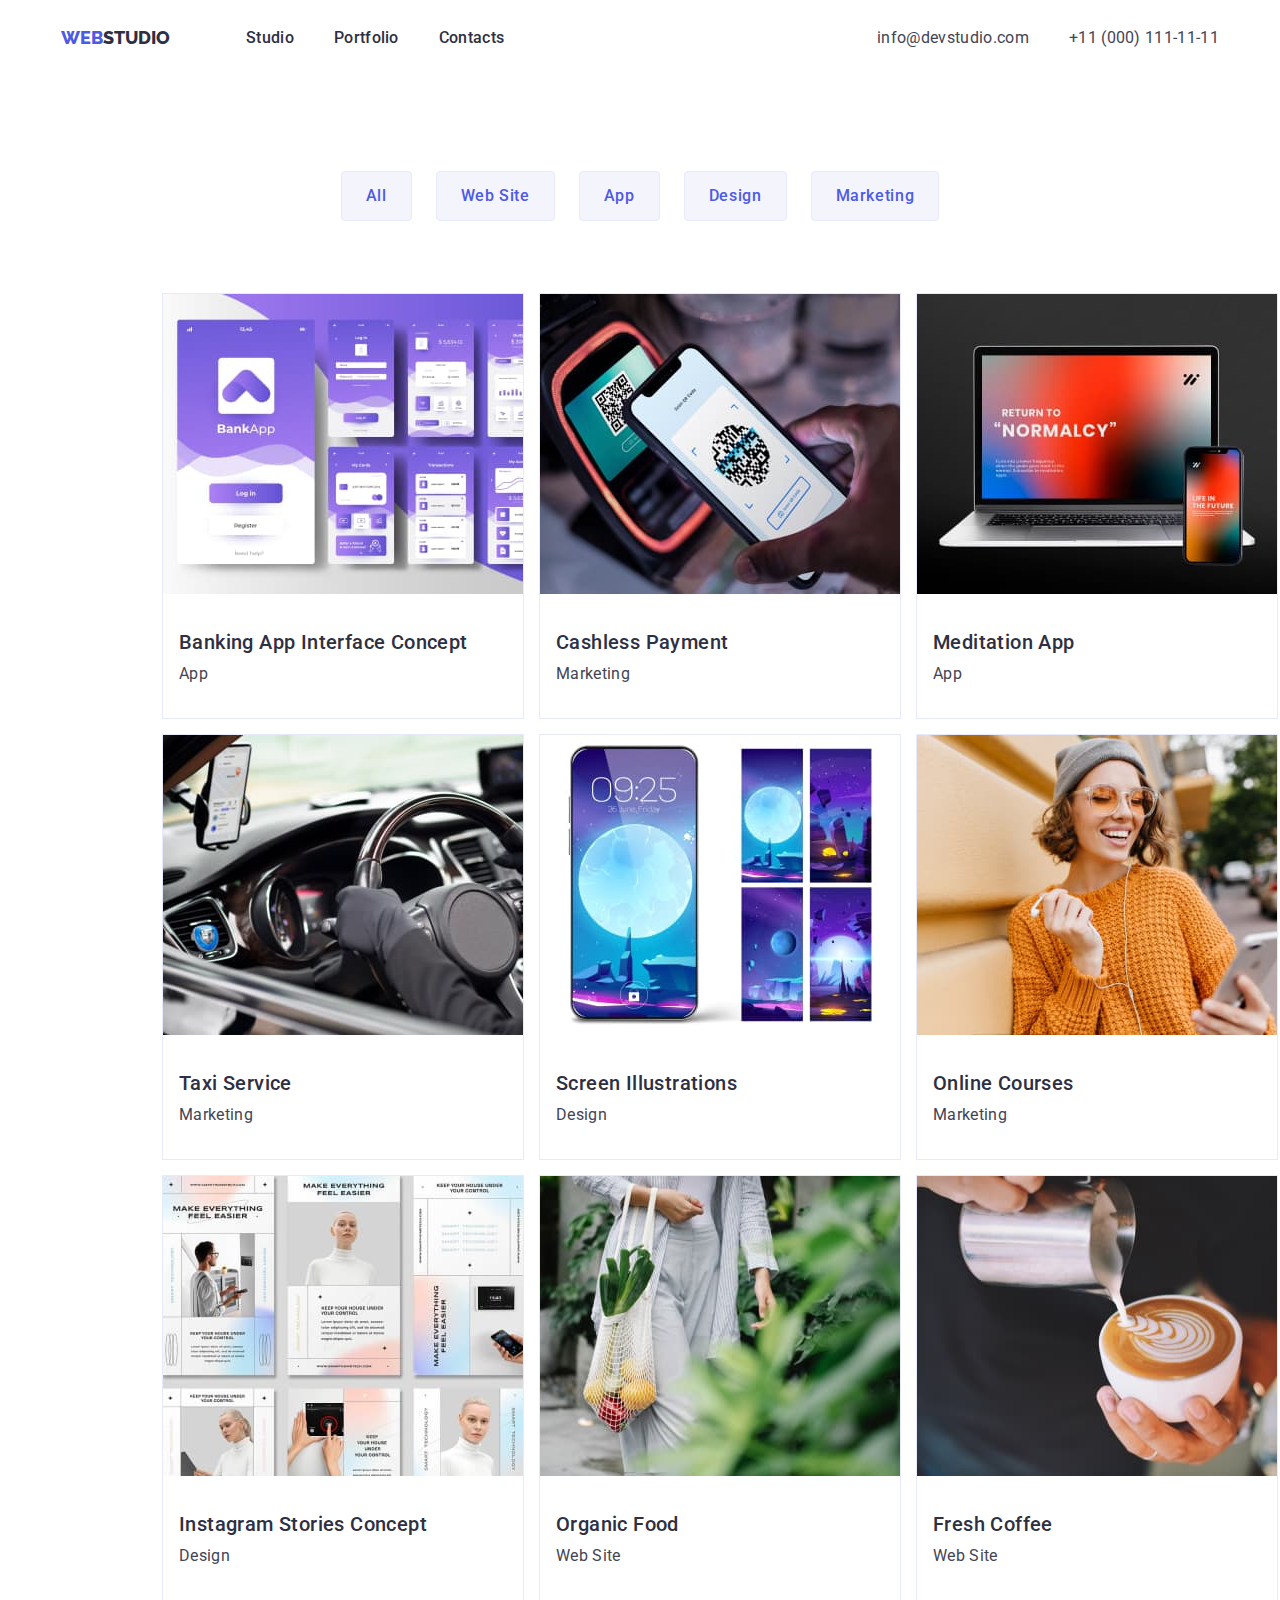
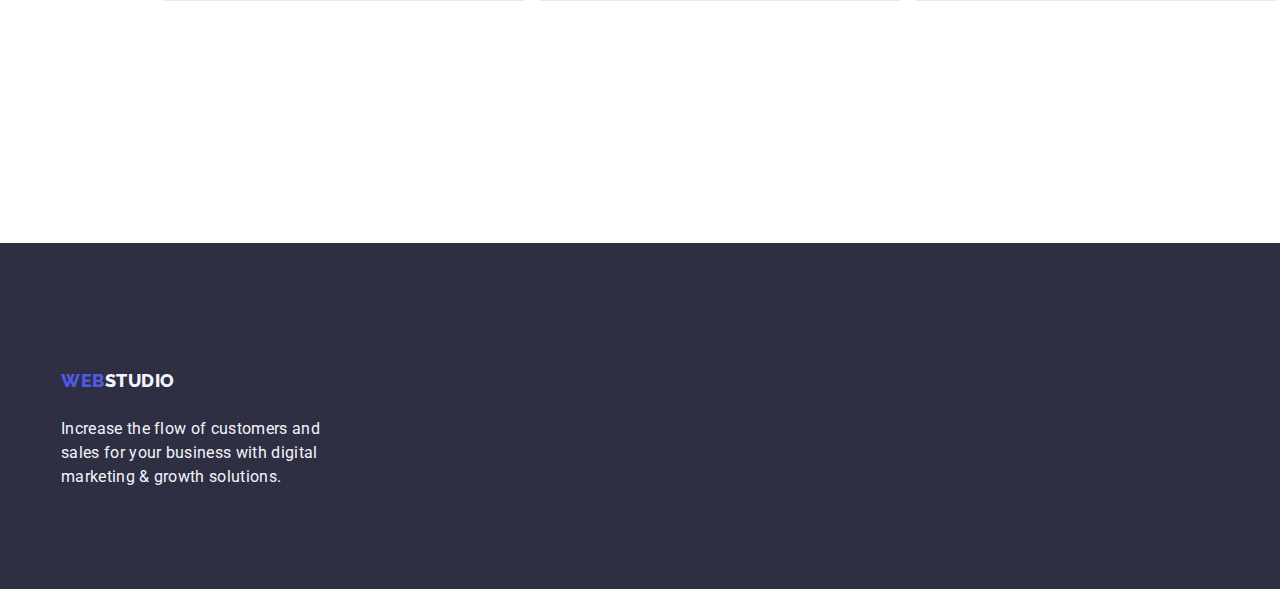
==== pages/portfolio.html @ 470ae21e "Initial commit" ====
<!DOCTYPE html>
<html lang="en">
<head>
    <meta charset="UTF-8">
    <meta name="viewport" content="width=device-width, initial-scale=1.0">
    <title>Portfolio</title>
    <link rel="stylesheet" href="https://cdnjs.cloudflare.com/ajax/libs/modern-normalize/2.0.0/modern-normalize.min.css"
        integrity="sha512-4xo8blKMVCiXpTaLzQSLSw3KFOVPWhm/TRtuPVc4WG6kUgjH6J03IBuG7JZPkcWMxJ5huwaBpOpnwYElP/m6wg=="
        crossorigin="anonymous" referrerpolicy="no-referrer" />
    <link rel="stylesheet" type="text/css" href="../css/styles.css">
    <link rel="preconnect" href="https://fonts.googleapis.com">
    <link rel="preconnect" href="https://fonts.gstatic.com" crossorigin>
    <link href="https://fonts.googleapis.com/css2?family=Raleway:wght@800&display=swap" rel="stylesheet">
    <link rel="preconnect" href="https://fonts.googleapis.com">
    <link rel="preconnect" href="https://fonts.gstatic.com" crossorigin>
    <link href="https://fonts.googleapis.com/css2?family=Roboto:wght@400;500;700;900&display=swap" rel="stylesheet">

</head>
<body >
    <header class="container">
        <div class="logo-nav">
    
            <!--LOGO-->
            <a href="#" class="logo"> <span>WEB</span>STUDIO</a>
    
            <!--MENU LINKS-->
            <nav>
                <ul class="menu-links">
                    <li><a href="/studio">Studio</a></li>
                    <li><a href="/pages/portfolio.html">Portfolio</a></li>
                    <li><a href="/contacts">Contacts</a></li>
                </ul>
            </nav>
        </div>
    
        <div class="con2">
            <!--CONTACTS-->
            <ul class="contacts">
                <li><a href="mailto:info@devstudio.com">info@devstudio.com</a></li>
                <li><a href="tel:+11(000)111-11-11">+11 (000) 111-11-11</a></li>
            </ul>
        </div>
    </header>

    <main>
        <div class="button-section container">
            <div class="menu-2 container">
                <button class="button-menu" type="button">All</button>
                <button class="button-menu" type="button">Web Site</button>
                <button class="button-menu" type="button">App</button>
                <button class="button-menu" type="button">Design</button>
                <button class="button-menu" type="button">Marketing</button>
            </div>
        </div>


        <div class="cards-section container">
            <div class="project-cards">
                <ul class="row">
                        <li class="cards">
                            <img src="../pages/images/BankApp.jpg" 
                                alt="banking app" 
                                width="360">
                           
                            <h3>Banking App Interface Concept</h3>
                            <p>App</p>
                        </li>
                    
                    <li class="cards">
                            <img src="../pages/images/cashlesspayment.jpg" 
                                alt="paying using phone" 
                                width="360">
                            <h3>Cashless Payment</h3>
                            <p>Marketing</p>
                        </li>

                        <li class="cards">
                            <img src="../pages/images/MeditationApp.jpg"
                            alt="laptop and phone" width="360">
                            
                            <h3>Meditation App</h3>
                            <p>App</p>
                        </li>
                

                        <li class="cards">
                            <img src="../pages/images/TaxiService.jpg" 
                            alt="driving" width="360">
                            <h3>Taxi Service</h3>
                            <p>Marketing</p>
                        </li>

                        <li class="cards">
                            <img src="../pages/images/ScreenIllustrations.jpg"
                            alt="phone with 4 wallpapers" width="360">
                            <h3>Screen Illustrations</h3>
                            <p>Design</p>
                        </li>

                        <li class="cards">
                            <img src="../pages/images/OnlineCourses.jpg" 
                            alt="Woman looking at phone" width="360">
                            <h3>Online Courses</h3>
                            <p>Marketing</p>
                        </li>
                                                                     
                    
                        <li class="cards">
                            <img src="../pages/images/InstagramStoriesConcept.jpg"
                            alt="App columns" width="360">
                            <h3>Instagram Stories Concept</h3>
                            <p>Design</p>
                        </li>

                        <li class="cards">
                            <img src="../pages/images/OrganicFood.jpg"
                            alt="Bag of fresh produce" width="360">
                            <h3>Organic Food</h3>
                            <p>Web Site</p>
                        </li>

                        <li class="cards">
                            <img src="../pages/images/FreshCoffee.jpg" 
                            alt="cup of freshly made coffee" width="360">
                            <h3>Fresh Coffee</h3>
                            <p>Web Site</p>
                        </li>
                
                
                </ul>
            </div>
        </div>

    </main>

    <footer>
        <div class="container conrow">
            <a href="#" class="logo"><span>WEB</span>STUDIO</a>
            <p> Increase the flow of customers and <br> sales for your
                business with digital <br> marketing & growth solutions.</p>
        </div>
    </footer>
    
</body>
</html>
---- css/styles.css ----
:root {
    --IRIS: #4D5AE5;
    --NAVY-BLUE: #2E2F42;
    --CLOUD: #F4F4FD;
    --WHITE: #FFFFFF;
    --SLATE: #434455;
    --CORNFLOWER: #E7E9FC;

}

* {
    margin: 0;
    padding: 0;
    box-sizing: border-box;
}

body {
    font-family: 'Roboto', sans-serif;
    color: var(--SLATE);
   
}

header {
    border-bottom: 1px;
}

.container {
    display: flex;
    justify-content: space-evenly;
    width: 1158px;
    margin: 0 auto;
   
}
/*.container {
    max-width:
    padding-left:
    padding-right: 
    margin-left: 
    margin-right:
}  */

.con2 {
    width: 50%;
    display: flex;
    justify-content: end;
}

.logo-nav {
    display: flex;
    justify-content: start;
    align-items: center;
   width: 50%;
}

    /* LOGO */
.logo {
    text-decoration: none;
    color: var(--NAVY-BLUE);
    font-size: 18px;
    font-family: Raleway;
    line-height: 1.16667;
    font-weight: 800;
    /* margin-left: 156px; */
    margin-right: 76px;
    margin-top: 25.5px;
    margin-bottom: 25.5px;
}


.logo span{
    color: var(--IRIS);
}

.logo:hover, .logo:focus {
    font-size: 20px;
}
.logo span:hover, .logo span:focus {
    font-size: 20px;
}

    /*MENU LINKS */
nav ul {
    gap: 40px;
}

li a {
    text-decoration: none;
}

ul {
    text-align: left;
    padding: 0;
    margin-left: 0;
    list-style: none;
    /* h3 */
    display: flex;
    gap: 24px;

}

.menu-links li a {
    font-family: Roboto;
    font-size: 16px;
    font-style: normal;
    font-weight: 500;
    line-height: 1.5px;
    letter-spacing: 0.32px;
    color: var(--NAVY-BLUE);
    
}
.menu-links li a:hover, .menu-links li a:focus {
    text-shadow: var(--SLATE);
    color: var(--IRIS);
}

    /* CONTACTS */
.contacts {
    gap:40px;
}

ul.contacts {
    text-align: right;
    margin-top: 25.5px;
    margin-bottom: 25.5px;
}

.contacts li a{
    color: var(--SLATE);
    text-decoration: none;
    font-family: Roboto;
    font-size: 16px;
    font-style: normal;
    font-weight: 400;
    line-height: 1.5;
    letter-spacing: 0.32px;
    
}

.contacts li a:hover, .contacts li a:focus {
    text-shadow: var(--SLATE);
    color: var(--IRIS);
    
}

    /* SECTION 1  hero*/
.section-1 {
    background-color: var(--NAVY-BLUE);
    text-transform: capitalize; 
    /* h3 */
    padding-top: 188px;
    padding-right: 472px;
    padding-bottom: 292px;
    padding-left: 472px;
    text-align: center;
}

h1 {
    color: var(--WHITE);
    font-family: Roboto;
    line-height: 1.07143;
    font-size: 56px;
    font-style: normal;
    font-weight: 700;
    letter-spacing: 1.12px; 
    /* h3 */
    

}

.section-1 button {
    border-radius: 4px;
    background: var(--IRIS);
    box-shadow: 0px 4px 4px 0px rgba(0, 0, 0, 0.15);
        /* BUTTON TEXT */
    color: var(--WHITE);
    font-size: 16px;
    line-height: 1.5;
    letter-spacing: 0.64px;
    font-weight: 500;
    font-style: normal;
    cursor: pointer;
    /* h3 */
    padding: 16px 32px;
    margin-top: 48px;

}

.section-1 button:hover {
    text-shadow: var(--SLATE);
    color: var(--NAVY-BLUE);
}

    /* SECTION 1- FEATURES */

.section {
    padding-top: 120px;
    padding-bottom: 120px;
   
   
}

.section-2 h2 {
    padding-top: 0;
    padding-bottom: 72px;
}

section.section-2.section {
    padding-top: 0;
}


.term {
    color: var(--NAVY-BLUE);
    font-size: 20px;
    line-height: 1.2;
    font-style: normal;
    font-weight: 500;
    letter-spacing: 0.4px;
}

.description {
    color: var(--SLATE);
    font-size: 16px;
    line-height: 1.5;
    font-style: normal;
    font-weight: 400;
    letter-spacing: 0.32px;
}


    /* SECTION 2 */
ul .section-2 {
    gap: 24px;
}

.section-2 h2 {
    text-align: center;
    font-size: 36px;
    line-height: 1.11111;
    color: var(--NAVY-BLUE);
    font-style: normal;
    font-weight: 700;
    letter-spacing: 0.72px;
    text-transform: capitalize;
}

.section-2 li img {
    width: 360px;
}

    /* SECTION CLASS TEAM */



.team {
    background-color: var(--CLOUD);
    padding-bottom: 72px;
}

.team h2 {
    text-align: center;
    font-size: 36px;
    line-height: 1.11111;
    color: var(--NAVY-BLUE);
    font-style: normal;
    font-weight: 700;
    letter-spacing: 0.72px;
    text-transform: capitalize;
    padding-bottom: 72px;
}

.team li{
    padding-bottom: 0px;
    align-items: center;
    gap: 32px;
    border-radius: 0px 0px 4px 4px;
    background: var(--WHITE, #FFF);
    box-shadow: 0px 2px 1px 0px rgba(46, 47, 66, 0.08), 0px 1px 1px 0px rgba(46, 47, 66, 0.16), 0px 1px 6px 0px rgba(46, 47, 66, 0.08);
}

.team li img {
    width: 264px;

}

h3 {
    font-size: 20px;
    color: var(--NAVY-BLUE);
    line-height: 1.2;
    font-style: normal;
    font-weight: 500;
    letter-spacing: 0.4px;
    text-align: center;
    padding-top: 32px;
    padding-bottom: 8px;
    
}

.team p {
    font-size: 16px;
    line-height: 1.5;
    color: var(--SLATE);
    font-style: normal;
    font-weight: 400;
    letter-spacing: 0.32px;
    text-align: center;
    padding-bottom: 32px;
}

     /* FOOTER */
footer {
    background-color: var(--NAVY-BLUE);
    padding-top: 101.5px;
    padding-bottom: 100px;

}

footer .logo {
    color: var(--CLOUD);
    font-family: Raleway;
    font-size: 18px;
    font-style: normal;
    font-weight: 800;
    line-height: 1.16667;
    letter-spacing: 0.54px;
    text-transform: uppercase;
    
}
 .conrow {
    flex-direction: column;
 }  

footer p{
    color: var(--CLOUD);
    font-size: 16px;
    font-style: normal;
    font-weight: 400;
    line-height: 1.5;
    letter-spacing: 0.32px;
}


/* PORTFOLIO */
.menu-2 {
    display: flex;
    justify-content: center;
    align-items: center;
    gap: 24px;
    padding-top: 96px;
    padding-bottom: 72px;
}

.menu-2 button{
    border-radius: 4px;
    background: var(--CLOUD);
    padding: 12px 24px;
    border: 1px solid var(--CORNFLOWER);
    color: var(--IRIS);
    text-align: center;
    cursor: pointer;
    /* Button Text */
    font-family: Roboto;
    font-size: 16px;
    font-style: normal;
    font-weight: 500;
    line-height: 1.5;
    letter-spacing: 0.64px;
    
}

.menu-2 button:hover {
    border-radius: 4px;
    background: var(--CLOUD);
    box-shadow: 0px 2px 2px 0px rgba(0, 0, 0, 0.12), 0px 2px 1px 0px rgba(0, 0, 0, 0.08), 0px 3px 1px 0px rgba(0, 0, 0, 0.10);
 }

.cards-section {
    height: 1550px;
    width: 1440px;
}

ul.row {
    display: grid;
    grid-template-columns: repeat(3, 1fr);
    gap: 15px;
}

.cards {
   border: 1px solid var(--CORNFLOWER);
   background: var(--WHITE);

}

.cards img {
    width: 360px;
    flex-shrink: 0;
}

.cards h3 {
    text-align: left;
    color: var(--NAVY-BLUE);
    font-family: Roboto;
    font-size: 20px;
    font-style: normal;
    font-weight: 500;
    line-height: 1.2;
    letter-spacing: 0.4px;
    padding-top:32px;
    padding-bottom: 8px;
    padding-left: 16px;
}

.cards p {
    color: var(--SLATE);
    font-family: Roboto;
    font-size: 16px;
    font-style: normal;
    font-weight: 400;
    line-height: 1.5;
    letter-spacing: 0.32px;
    padding-bottom: 32px;
    padding-left: 16px;
}
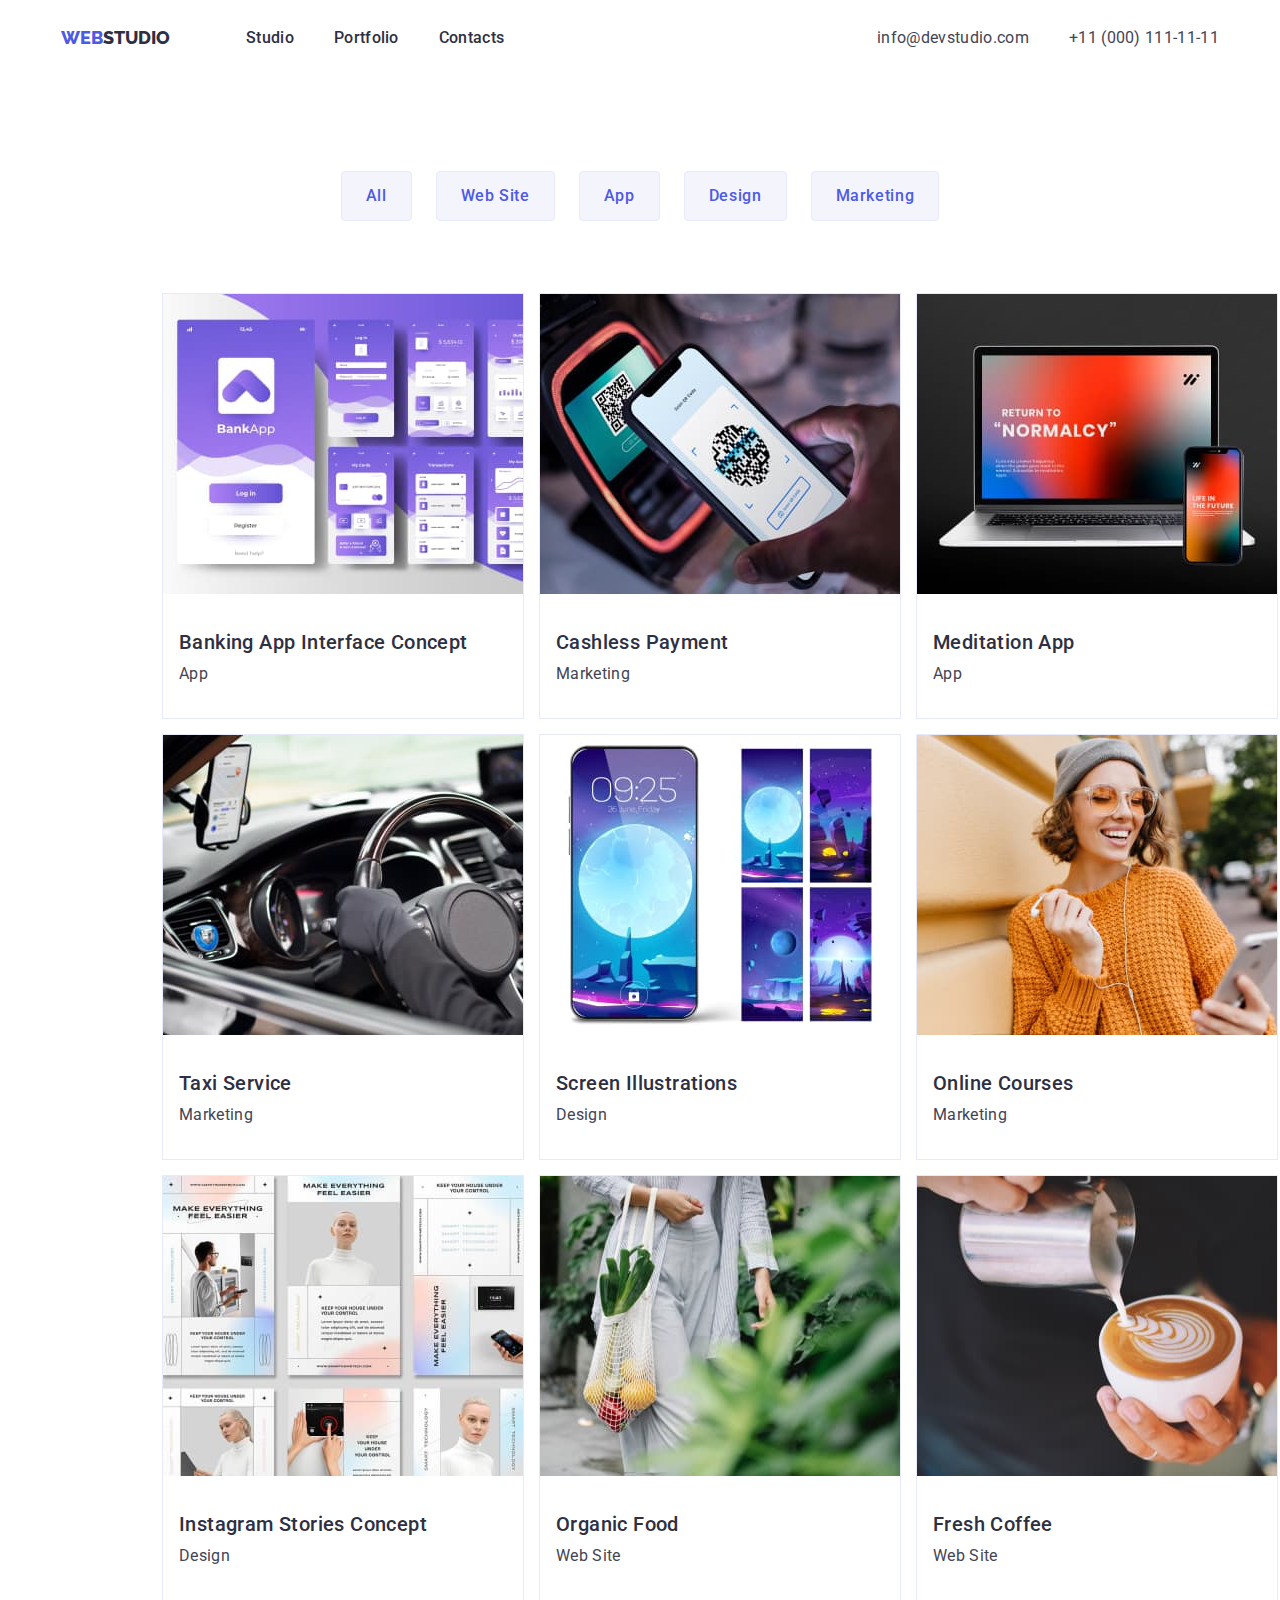
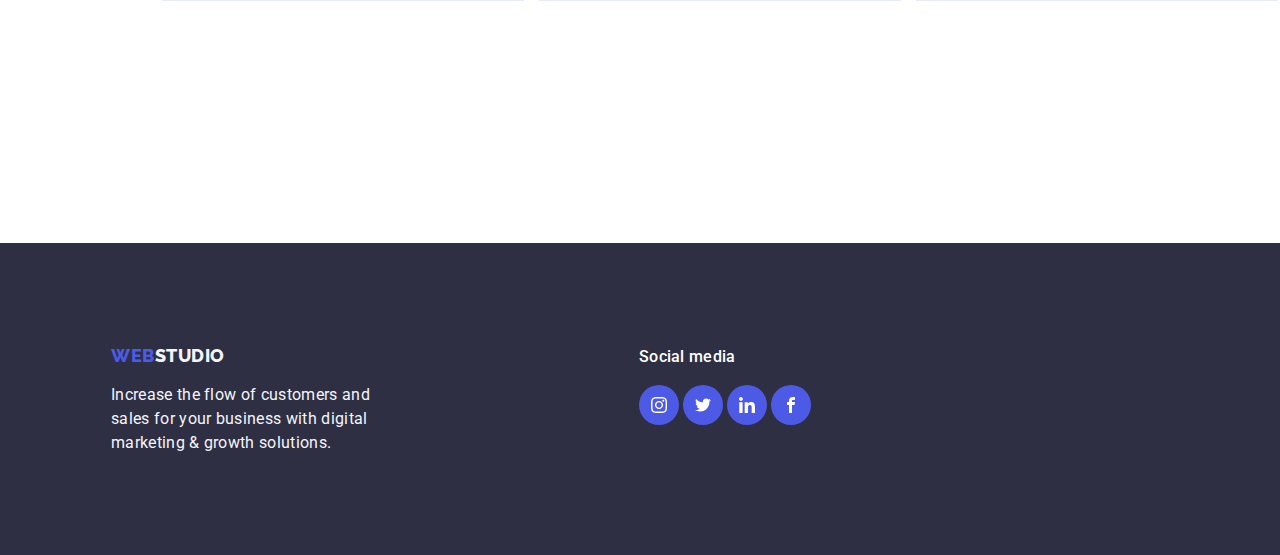
==== commit 9f6c9c5a: "updated for checking" ====
--- a/pages/portfolio.html
+++ b/pages/portfolio.html
@@ -21,7 +21,7 @@
         <div class="logo-nav">
     
             <!--LOGO-->
-            <a href="#" class="logo"> <span>WEB</span>STUDIO</a>
+            <a href="/index.html" class="logo"> <span>WEB</span>STUDIO</a>
     
             <!--MENU LINKS-->
             <nav>
@@ -133,12 +133,46 @@
 
     </main>
 
-    <footer>
-        <div class="container conrow">
-            <a href="#" class="logo"><span>WEB</span>STUDIO</a>
-            <p> Increase the flow of customers and <br> sales for your
-                business with digital <br> marketing & growth solutions.</p>
+    <footer class="footer">
+        <div class="container">
+            <div>
+                <a href="/index.html" class="logo"><span>WEB</span>STUDIO</a>
+                <p class="footer-description"> Increase the flow of customers and <br> sales for your
+                    business with digital <br> marketing & growth solutions.</p>
+            </div>
+            <div class="footer-socials">
+                <p class="footer-soc-title">Social media</p>
+                <div class="footer-social-container">
+                    <a class="footer-socials-icon">
+                        <svg width="16" height="16">
+                            <use href="../images/icons.svg#instagram-2"></use>
+                        </svg>
+                    </a>
+    
+                    <a class="footer-socials-icon">
+                        <svg width="16" height="16">
+                            <use href="../images/icons.svg#twitter-1"></use>
+                        </svg>
+                    </a>
+    
+                    <a class="footer-socials-icon">
+                        <svg width="16" height="16">
+                            <use href="../images/icons.svg#linkedin-1"></use>
+                        </svg>
+                    </a>
+    
+                    <a class="footer-socials-icon">
+                        <svg width="16" height="16">
+                            <use href="../images/icons.svg#facebook"></use>
+                        </svg>
+                    </a>
+                </div>
+            </div>
+    
         </div>
+    
+    
+    
     </footer>
     
 </body>
--- a/css/styles.css
+++ b/css/styles.css
@@ -5,6 +5,7 @@
     --WHITE: #FFFFFF;
     --SLATE: #434455;
     --CORNFLOWER: #E7E9FC;
+    --LIGHT-SLATE : #8E8F99;
 
 }
 
@@ -144,9 +145,12 @@
 
     /* SECTION 1  hero*/
 .section-1 {
-    background-color: var(--NAVY-BLUE);
+    background: linear-gradient(rgba(46, 47, 66, 0.70), rgba(46, 47, 66, 0.70)),
+        url('../images/people-office1.jpg');
+    background-size: cover;
+    background-size: cover;
     text-transform: capitalize; 
-    /* h3 */
+
     padding-top: 188px;
     padding-right: 472px;
     padding-bottom: 292px;
@@ -162,7 +166,7 @@
     font-style: normal;
     font-weight: 700;
     letter-spacing: 1.12px; 
-    /* h3 */
+ 
     
 
 }
@@ -208,6 +212,15 @@
     padding-top: 0;
 }
 
+.features-icons {
+    width: 264px;
+    height: 112px;
+    text-align: center;
+    border-radius: 4px;
+    background: var(--CLOUD);
+    padding: 24px 0;
+
+}
 
 .term {
     color: var(--NAVY-BLUE);
@@ -307,11 +320,82 @@
     padding-bottom: 32px;
 }
 
+.team-socials {
+    display: flex;
+    justify-content: space-around;
+   padding-bottom: 32px;
+}
+
+.team-socials-icon {
+    background-color: var(--IRIS);
+    fill: var(--WHITE);
+    align-items: center;
+    padding: 12px;
+    border-radius: 50%;
+    height: 40px;
+    width: 40px;
+    display: flex;
+    align-items: center;
+    justify-content: center;
+}
+
+/* CUSTOMER SECTION */
+
+.customers {
+    height:440px;
+}
+
+.section-title {
+    color: var(--NAVY-BLUE, #2E2F42);
+    text-align: center;
+    font-family: Roboto;
+    font-size: 36px;
+    font-style: normal;
+    font-weight: 700;
+    line-height: 1.1;
+    letter-spacing: 0.72px;
+    text-transform: capitalize;
+    padding-top: 120px;
+}
+
+.customer-list {
+    display: inline-flex;
+    align-items: flex-start;
+    gap: 24px;
+    padding-top: 72px;
+    padding-left: 156px;
+}
+
+.list-icon {
+    border: 1px solid var(--LIGHT-SLATE);
+    padding: 16px 32px;
+    width: 168px;
+        height: 88px;
+}
+
+.list-icon svg{
+    fill: var(--LIGHT-SLATE);
+}
+
+.list-icon:hover,
+.list-icon:focus {
+    border: 1px solid var(--IRIS);
+}
+
+.list-icon:hover svg,
+.list-icon:focus svg{
+    fill: var(--IRIS);
+}
+
+
      /* FOOTER */
-footer {
+.footer {
     background-color: var(--NAVY-BLUE);
     padding-top: 101.5px;
     padding-bottom: 100px;
+    display: flex;
+    flex-direction: column;
+    padding-left: 100px;
 
 }
 
@@ -324,20 +408,52 @@
     line-height: 1.16667;
     letter-spacing: 0.54px;
     text-transform: uppercase;
-    
-}
- .conrow {
+}
+
+.footer-description{
+    color: var(--CLOUD);
+    font-size: 16px;
+    font-style: normal;
+    font-weight: 400;
+    line-height: 1.5;
+    letter-spacing: 0.32px;
+    padding-top: 17.5px;
+}
+
+.footer .container {
+    justify-content: unset;
+}
+.footer-socials {
+    display: flex;
     flex-direction: column;
- }  
-
-footer p{
-    color: var(--CLOUD);
-    font-size: 16px;
-    font-style: normal;
-    font-weight: 400;
-    line-height: 1.5;
-    letter-spacing: 0.32px;
-}
+    margin-left: 269px;
+}
+
+.footer-soc-title {
+    color: var(--WHITE, #FFF);
+    font-family: Roboto;
+    font-size: 16px;
+    font-style: normal;
+    font-weight: 500;
+    line-height: 1.5;
+    letter-spacing: 0.32px;
+    padding-bottom: 16px;
+}
+
+.footer-socials-icon {
+    background-color: var(--IRIS);
+    fill: var(--WHITE);
+    align-items: center;
+    padding: 12px;
+    border-radius: 50%;
+    height: 40px;
+    width: 40px;
+    display: inline-flex;
+    justify-content: space-around;
+    
+}
+
+
 
 
 /* PORTFOLIO */
